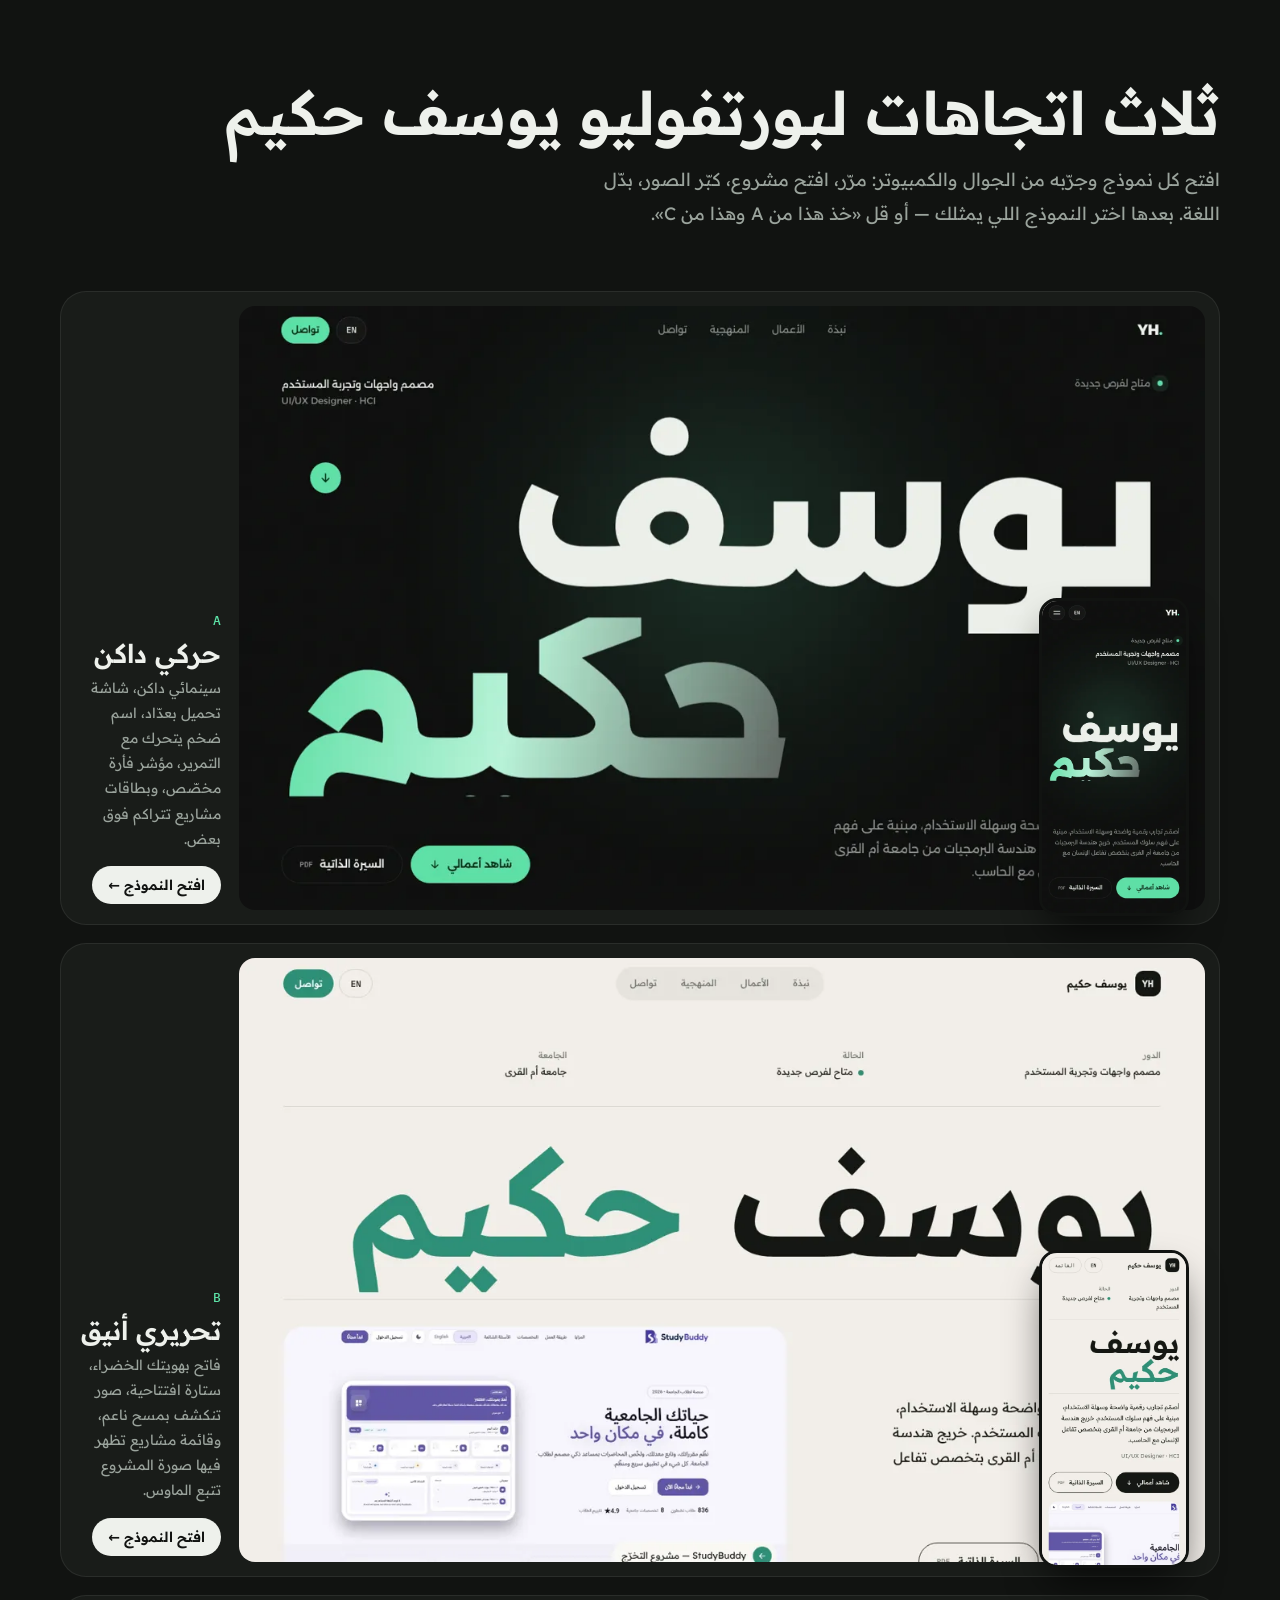
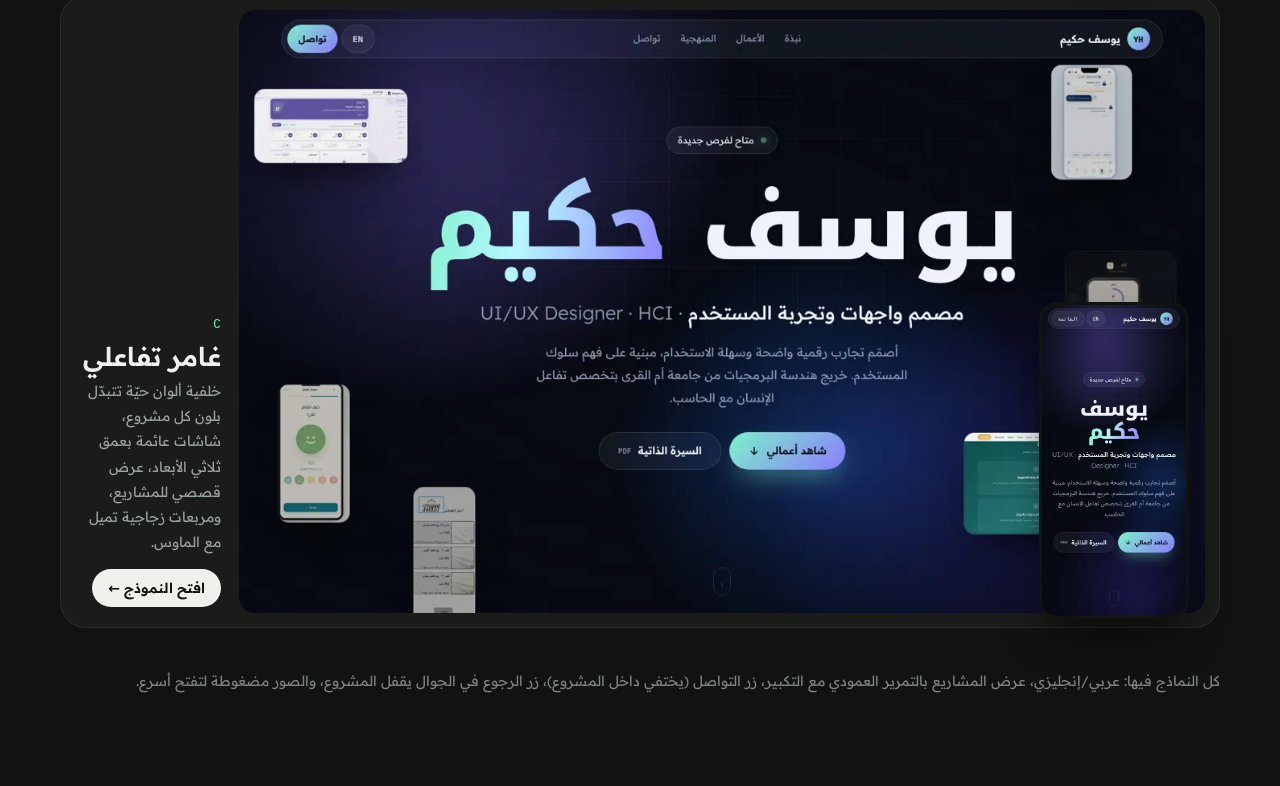
==== concepts/index.html @ bead7b4e "Add three redesign concepts with shared portfolio engine Concepts (Arabic + English, mobile-first, G" ====
<!doctype html>
<html lang="ar" dir="rtl">
<head>
  <meta charset="utf-8">
  <meta name="viewport" content="width=device-width, initial-scale=1">
  <title>اختر التصميم — يوسف حكيم</title>
  <meta name="robots" content="noindex">
  <meta name="theme-color" content="#111311">
  <link rel="stylesheet" href="../shared/fonts.css">
  <style>
    * { box-sizing: border-box; }
    body { margin: 0; background: #111311; color: #eef1ec; font-family: 'Readex Pro', system-ui, sans-serif; -webkit-font-smoothing: antialiased; }
    .wrap { max-width: 1240px; margin: 0 auto; padding: clamp(32px, 6vw, 80px) clamp(16px, 4vw, 40px); }
    h1 { margin: 0; font-size: clamp(32px, 5vw, 60px); font-weight: 600; line-height: 1.2; }
    .lead { margin: 14px 0 0; color: #9aa39c; font-size: clamp(15px, 1.6vw, 18px); line-height: 1.9; max-width: 60ch; }
    .grid { margin-top: clamp(32px, 5vw, 60px); display: grid; gap: 18px; }
    .card { display: grid; grid-template-columns: minmax(0, 1fr) 150px; gap: 14px; align-items: end; padding: 14px; border-radius: 26px; background: #191c19; border: 1px solid rgba(238,241,236,.08);
      text-decoration: none; color: inherit; transition: border-color .3s, transform .4s cubic-bezier(.22,.61,.36,1); }
    .card:hover { border-color: #5ce1a6; transform: translateY(-4px); }
    .shots { position: relative; }
    .shots img { display: block; width: 100%; height: auto; border-radius: 16px; }
    .phone { position: absolute; inset-inline-start: 16px; bottom: -6px; width: 22%; max-width: 150px; border-radius: 18px !important; border: 3px solid #111311; box-shadow: 0 20px 40px -10px rgba(0,0,0,.7); }
    .info { padding: 6px 4px; }
    .info b { display: block; font: 500 13px 'IBM Plex Mono', monospace; color: #5ce1a6; }
    .info h2 { margin: 8px 0 6px; font-size: 26px; font-weight: 600; }
    .info p { margin: 0; color: #9aa39c; font-size: 14px; line-height: 1.8; }
    .go { display: inline-flex; margin-top: 14px; padding: 10px 16px; border-radius: 999px; background: #eef1ec; color: #111311; font-weight: 600; font-size: 14px; }
    .note { margin-top: 40px; color: #7c847e; font-size: 14px; line-height: 1.9; }
    @media (max-width: 760px) { .card { grid-template-columns: 1fr; } .phone { width: 28%; } }
  </style>
</head>
<body>
  <div class="wrap">
    <h1>ثلاث اتجاهات لبورتفوليو يوسف حكيم</h1>
    <p class="lead">افتح كل نموذج وجرّبه من الجوال والكمبيوتر: مرّر، افتح مشروع، كبّر الصور، بدّل اللغة. بعدها اختر النموذج اللي يمثلك — أو قل «خذ هذا من A وهذا من C».</p>
    <div class="grid">
      <a class="card" href="a/">
        <div class="shots"><img src="thumbs/a-desktop.webp" width="1200" height="750" alt="Concept A"><img class="phone" src="thumbs/a-mobile.webp" width="420" height="909" alt=""></div>
        <div class="info"><b>A</b><h2>حركي داكن</h2><p>سينمائي داكن، شاشة تحميل بعدّاد، اسم ضخم يتحرك مع التمرير، مؤشر فأرة مخصّص، وبطاقات مشاريع تتراكم فوق بعض.</p><span class="go">افتح النموذج ←</span></div>
      </a>
      <a class="card" href="b/">
        <div class="shots"><img src="thumbs/b-desktop.webp" width="1200" height="750" alt="Concept B"><img class="phone" src="thumbs/b-mobile.webp" width="420" height="909" alt=""></div>
        <div class="info"><b>B</b><h2>تحريري أنيق</h2><p>فاتح بهويتك الخضراء، ستارة افتتاحية، صور تنكشف بمسح ناعم، وقائمة مشاريع تظهر فيها صورة المشروع تتبع الماوس.</p><span class="go">افتح النموذج ←</span></div>
      </a>
      <a class="card" href="c/">
        <div class="shots"><img src="thumbs/c-desktop.webp" width="1200" height="750" alt="Concept C"><img class="phone" src="thumbs/c-mobile.webp" width="420" height="909" alt=""></div>
        <div class="info"><b>C</b><h2>غامر تفاعلي</h2><p>خلفية ألوان حيّة تتبدّل بلون كل مشروع، شاشات عائمة بعمق ثلاثي الأبعاد، عرض قصصي للمشاريع، ومربعات زجاجية تميل مع الماوس.</p><span class="go">افتح النموذج ←</span></div>
      </a>
    </div>
    <p class="note">كل النماذج فيها: عربي/إنجليزي، عرض المشاريع بالتمرير العمودي مع التكبير، زر التواصل (يختفي داخل المشروع)، زر الرجوع في الجوال يقفل المشروع، والصور مضغوطة لتفتح أسرع.</p>
  </div>
</body>
</html>
---- shared/fonts.css ----
/* Self-hosted fonts (no external requests). Arabic + Latin subsets per family. */
@font-face { font-family: 'Alexandria'; src: url(../fonts/alexandria-arabic-wght-normal.woff2) format('woff2'); font-weight: 100 900; font-display: swap;
  unicode-range: U+0600-06FF, U+0750-077F, U+0870-088E, U+0890-0891, U+0897-08E1, U+08E3-08FF, U+200C-200E, U+2010-2011, U+204F, U+2E41, U+FB50-FDFF, U+FE70-FE74, U+FE76-FEFC; }
@font-face { font-family: 'Alexandria'; src: url(../fonts/alexandria-latin-wght-normal.woff2) format('woff2'); font-weight: 100 900; font-display: swap;
  unicode-range: U+0000-00FF, U+0131, U+0152-0153, U+02BB-02BC, U+02C6, U+02DA, U+02DC, U+0304, U+0308, U+0329, U+2000-206F, U+20AC, U+2122, U+2191, U+2193, U+2212, U+2215, U+FEFF, U+FFFD; }

@font-face { font-family: 'Readex Pro'; src: url(../fonts/readex-pro-arabic-wght-normal.woff2) format('woff2'); font-weight: 160 700; font-display: swap;
  unicode-range: U+0600-06FF, U+0750-077F, U+0870-088E, U+0890-0891, U+0897-08E1, U+08E3-08FF, U+200C-200E, U+2010-2011, U+204F, U+2E41, U+FB50-FDFF, U+FE70-FE74, U+FE76-FEFC; }
@font-face { font-family: 'Readex Pro'; src: url(../fonts/readex-pro-latin-wght-normal.woff2) format('woff2'); font-weight: 160 700; font-display: swap;
  unicode-range: U+0000-00FF, U+0131, U+0152-0153, U+02BB-02BC, U+02C6, U+02DA, U+02DC, U+0304, U+0308, U+0329, U+2000-206F, U+20AC, U+2122, U+2191, U+2193, U+2212, U+2215, U+FEFF, U+FFFD; }

@font-face { font-family: 'Noto Kufi Arabic'; src: url(../fonts/noto-kufi-arabic-arabic-wght-normal.woff2) format('woff2'); font-weight: 100 900; font-display: swap;
  unicode-range: U+0600-06FF, U+0750-077F, U+0870-088E, U+0890-0891, U+0897-08E1, U+08E3-08FF, U+200C-200E, U+2010-2011, U+204F, U+2E41, U+FB50-FDFF, U+FE70-FE74, U+FE76-FEFC; }
@font-face { font-family: 'Noto Kufi Arabic'; src: url(../fonts/noto-kufi-arabic-latin-wght-normal.woff2) format('woff2'); font-weight: 100 900; font-display: swap;
  unicode-range: U+0000-00FF, U+0131, U+0152-0153, U+02BB-02BC, U+02C6, U+02DA, U+02DC, U+0304, U+0308, U+0329, U+2000-206F, U+20AC, U+2122, U+2191, U+2193, U+2212, U+2215, U+FEFF, U+FFFD; }

@font-face { font-family: 'IBM Plex Mono'; src: url(../fonts/ibm-plex-mono-latin-400-normal.woff2) format('woff2'); font-weight: 400; font-display: swap; }
@font-face { font-family: 'IBM Plex Mono'; src: url(../fonts/ibm-plex-mono-latin-500-normal.woff2) format('woff2'); font-weight: 500; font-display: swap; }
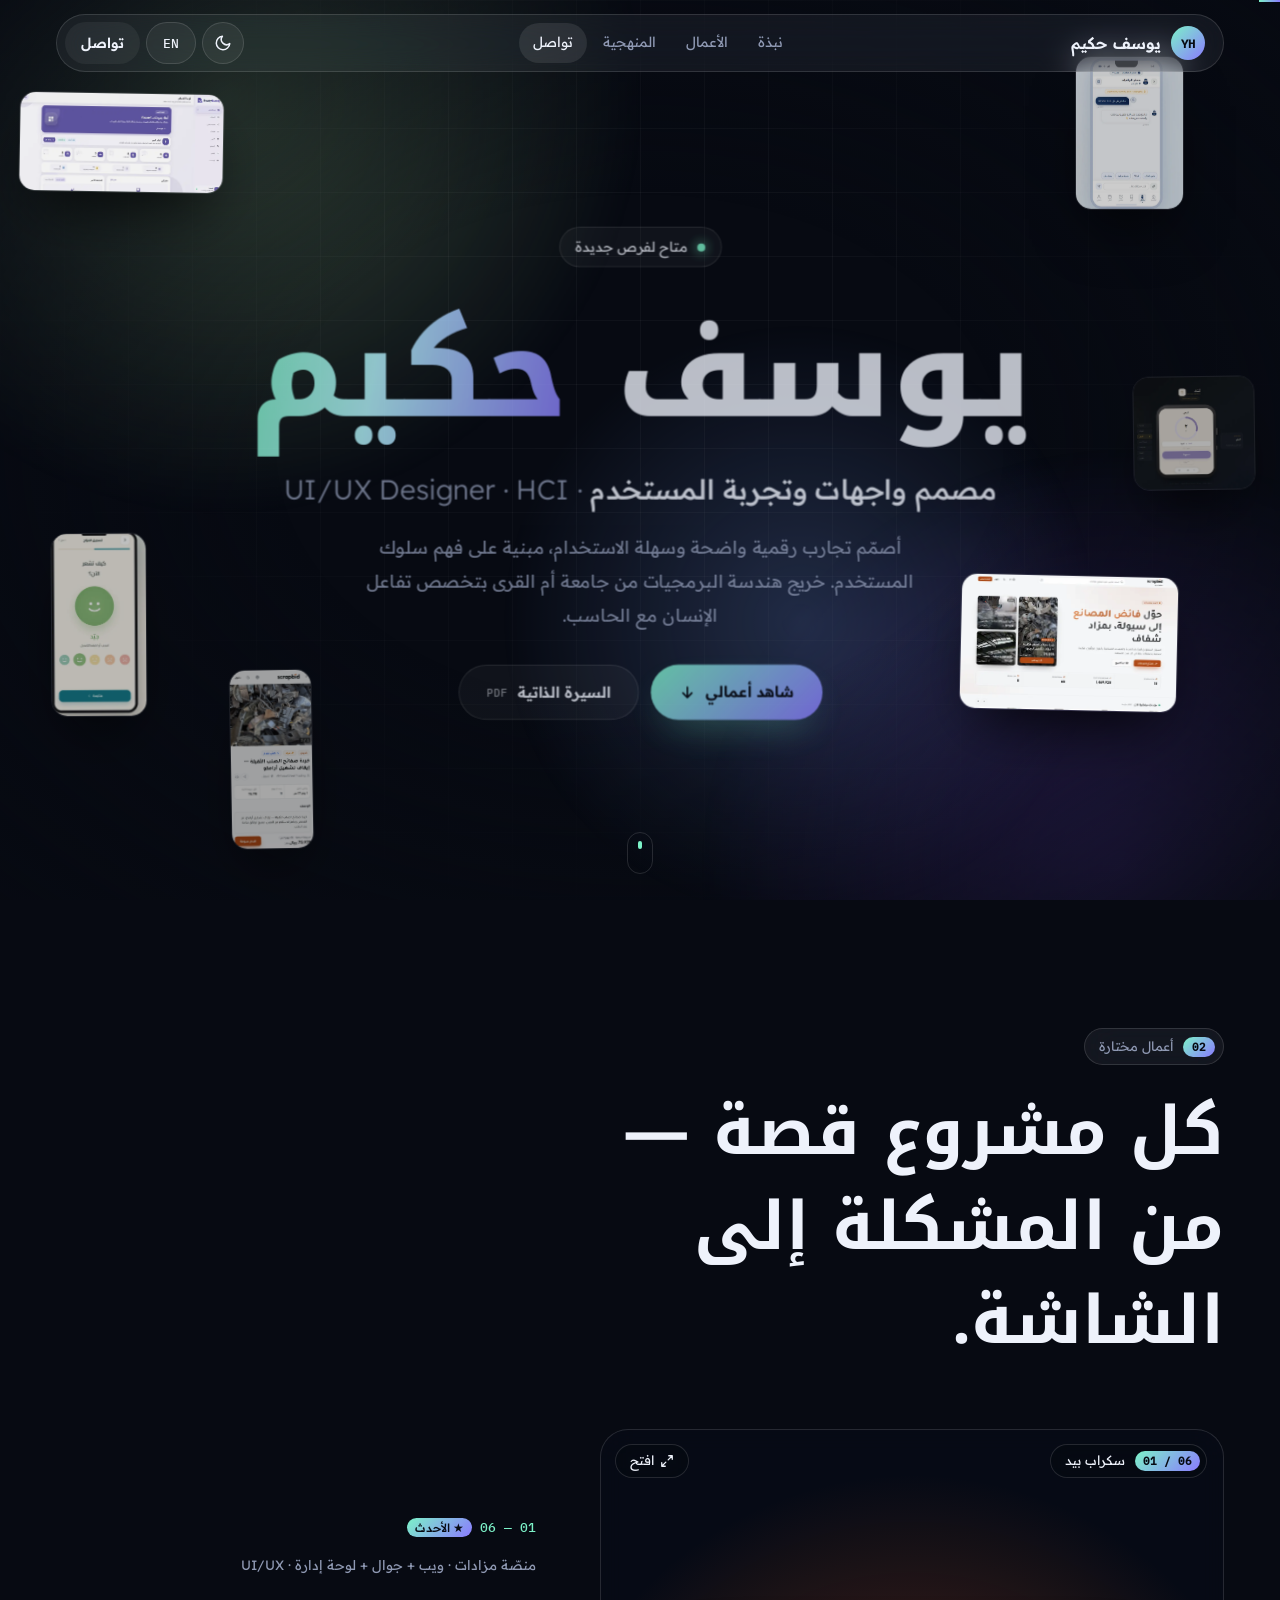
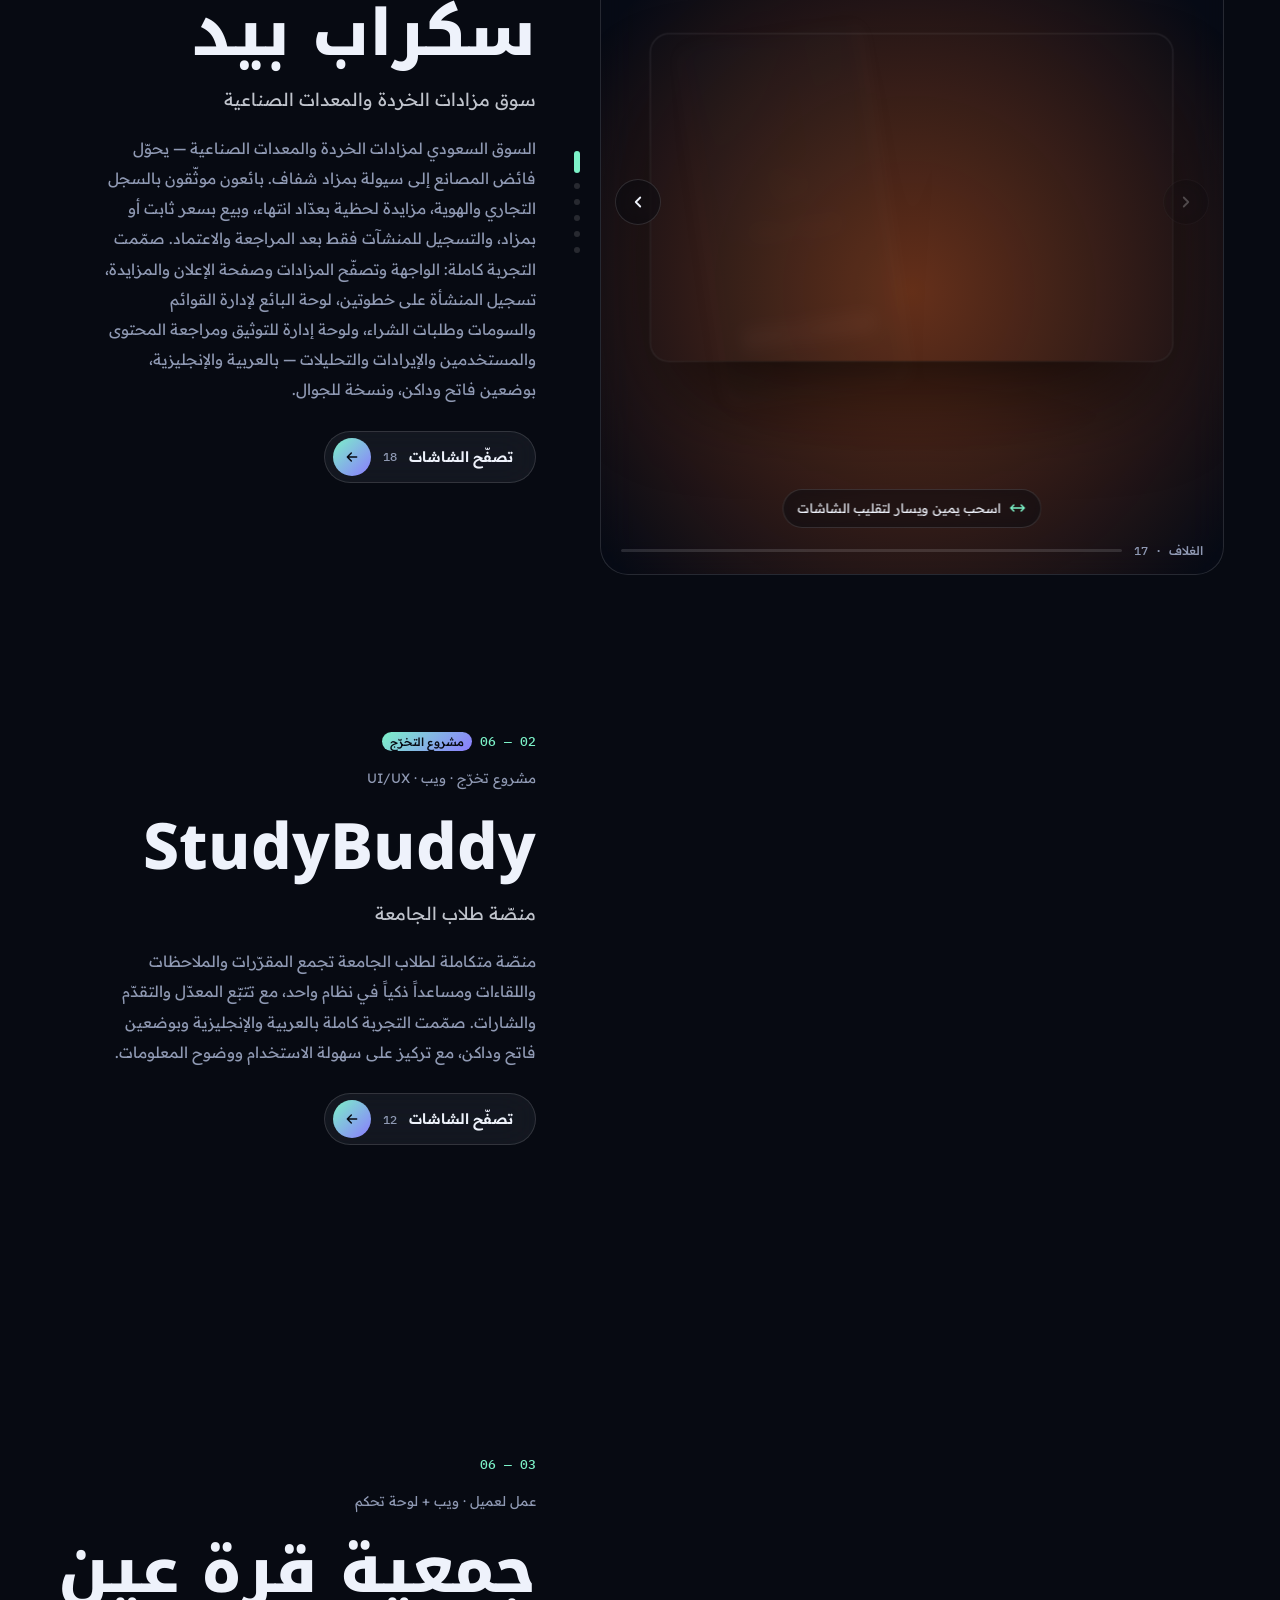
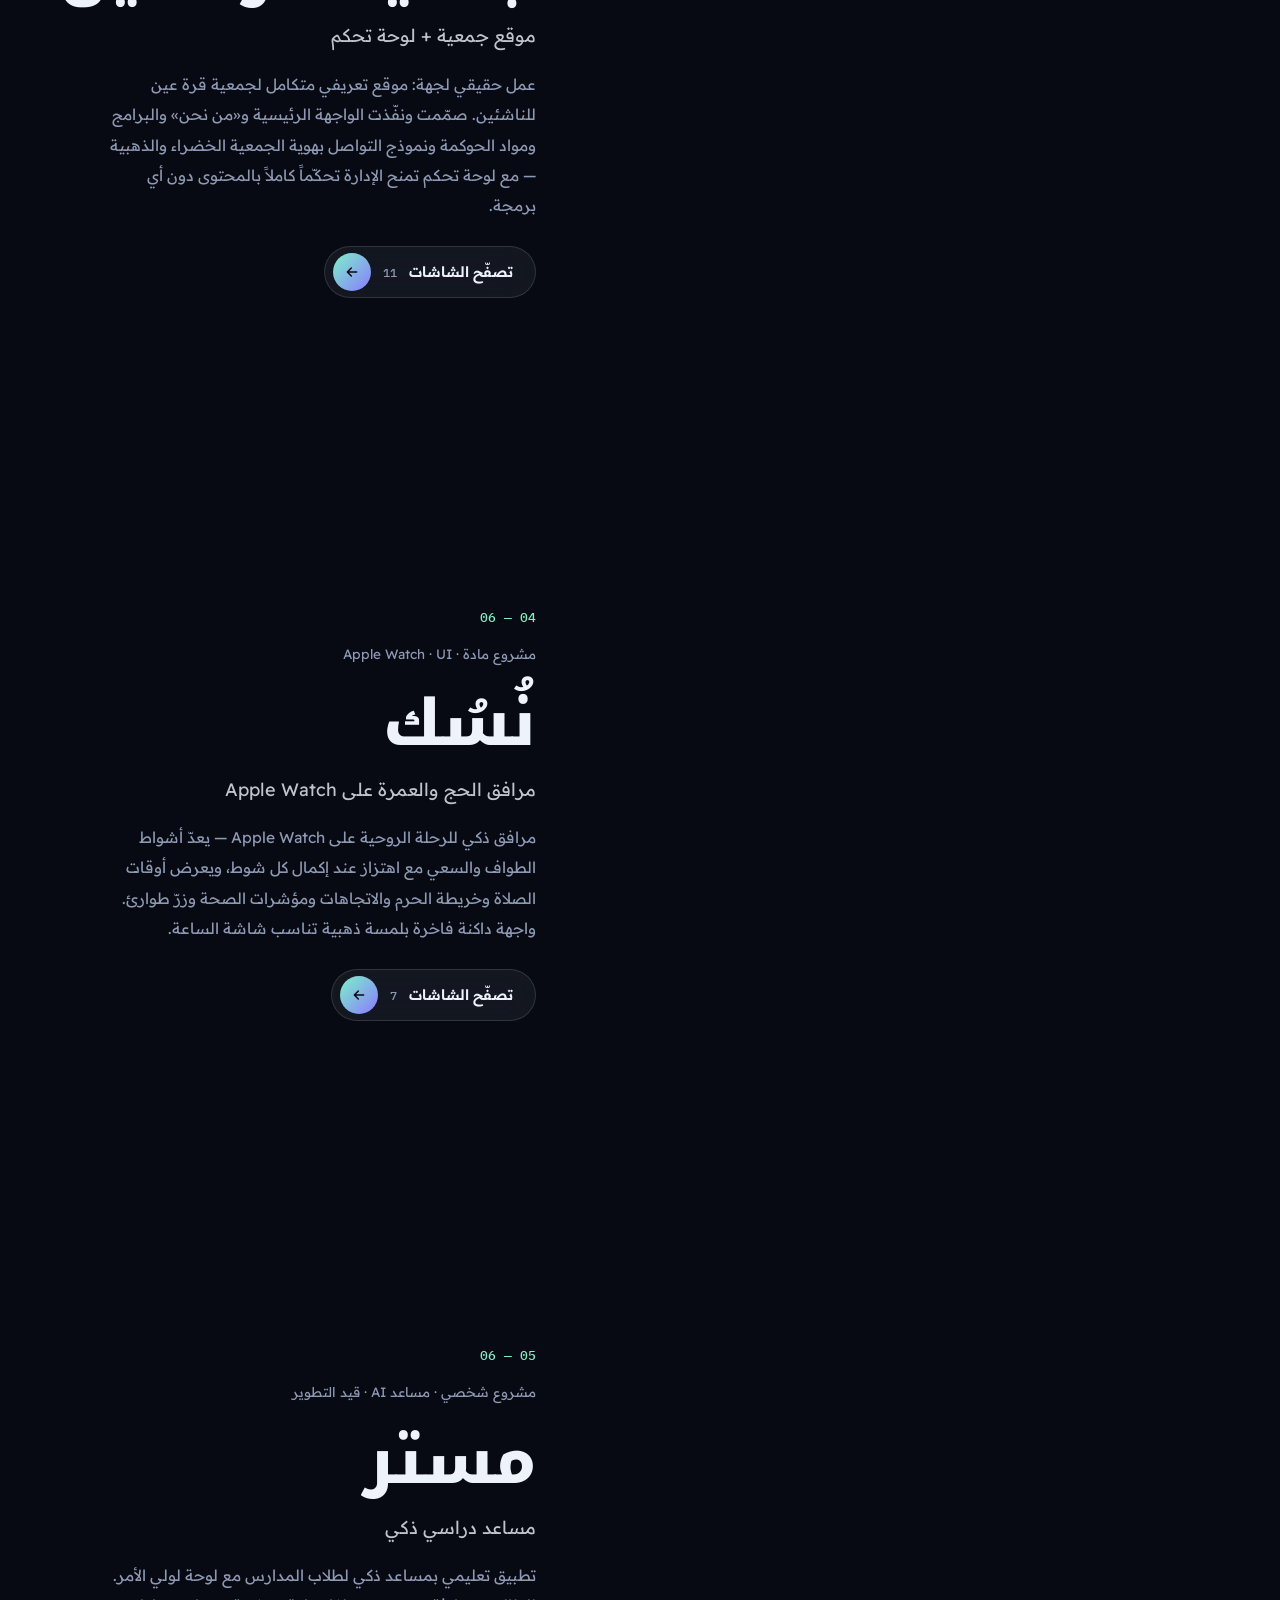
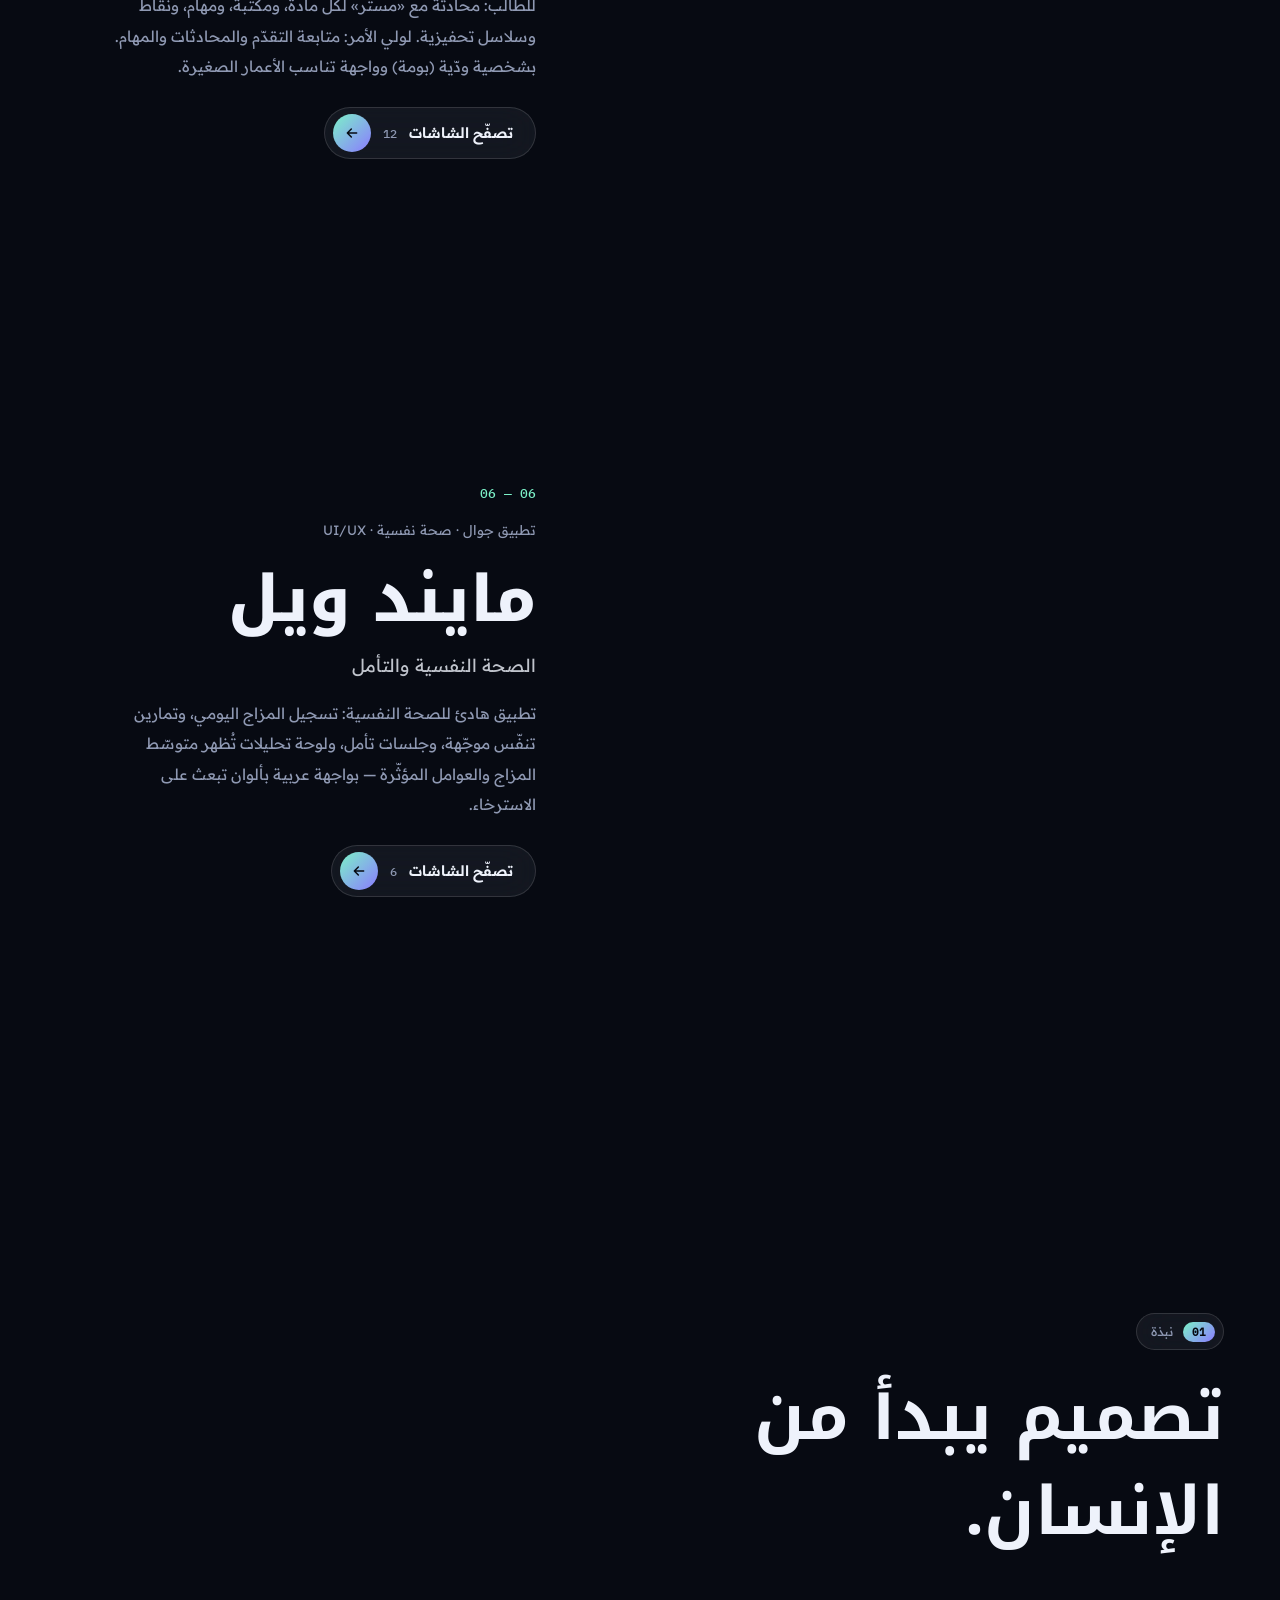
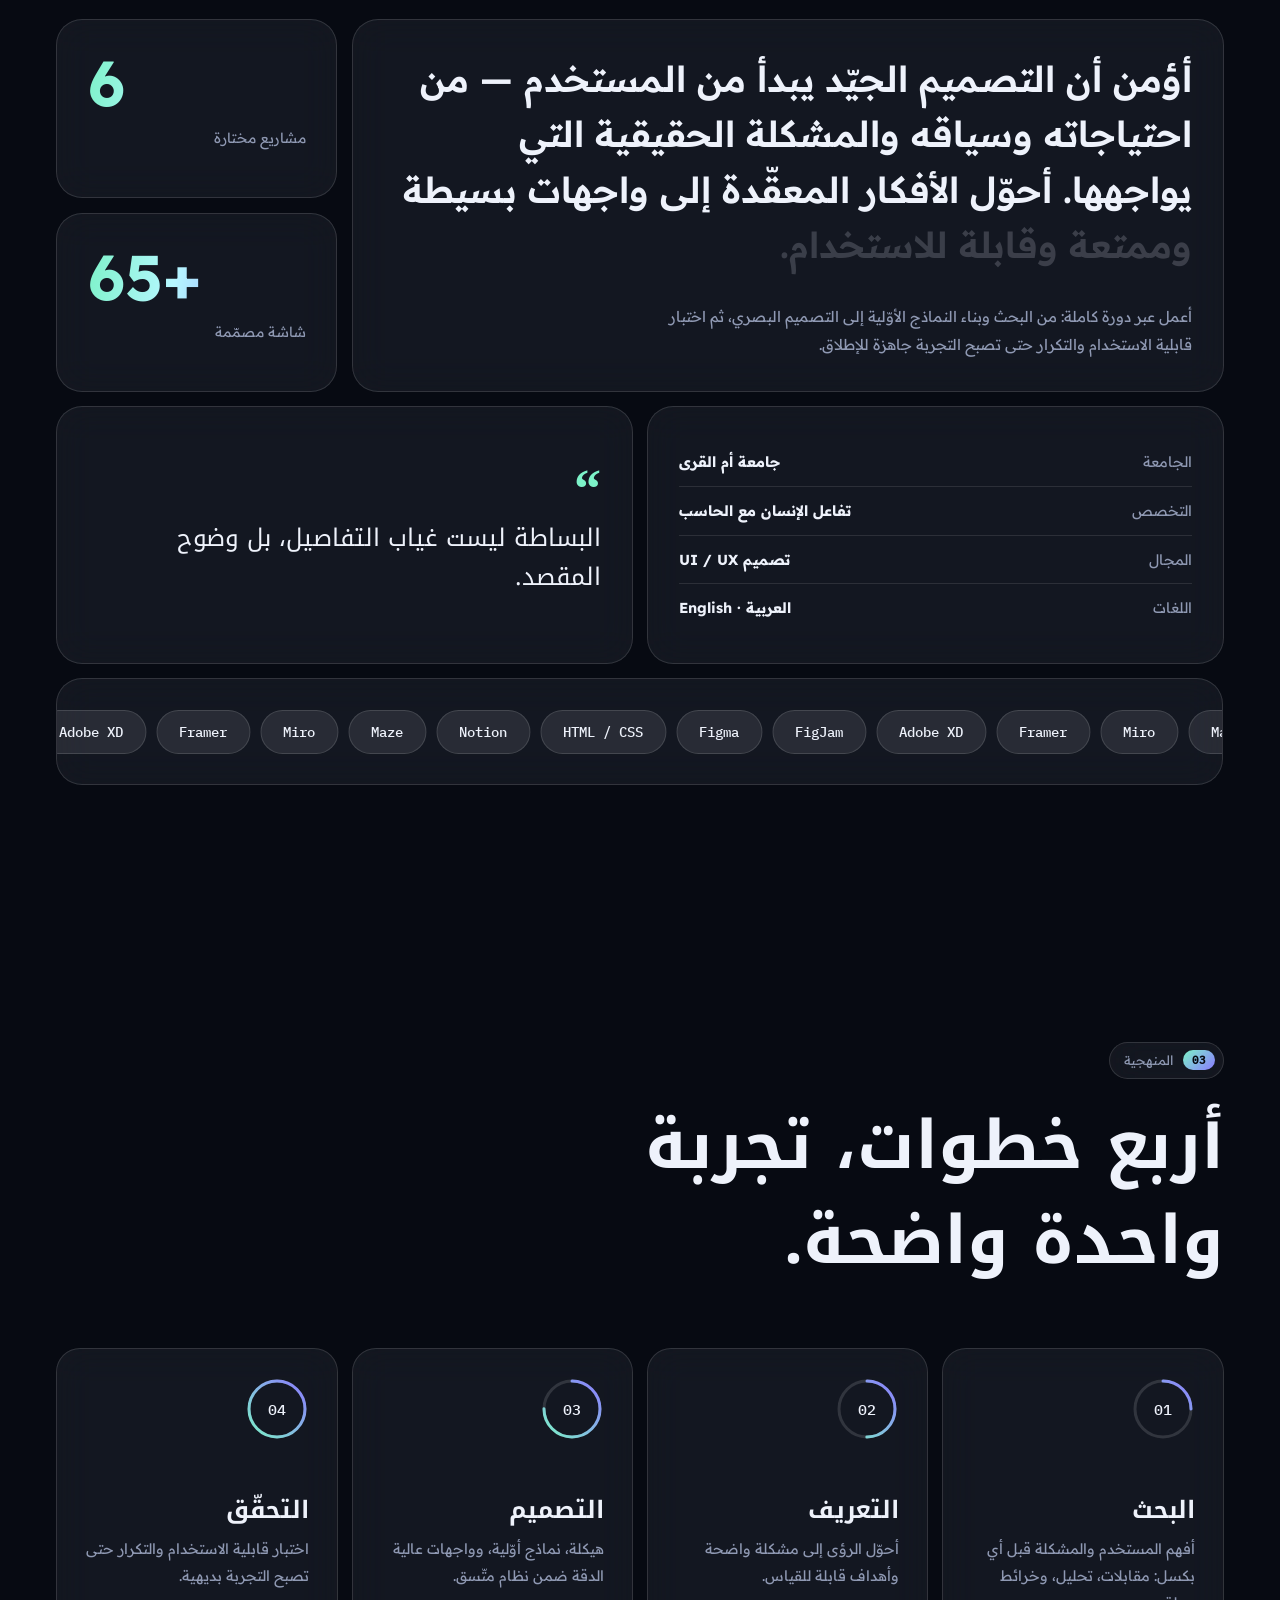
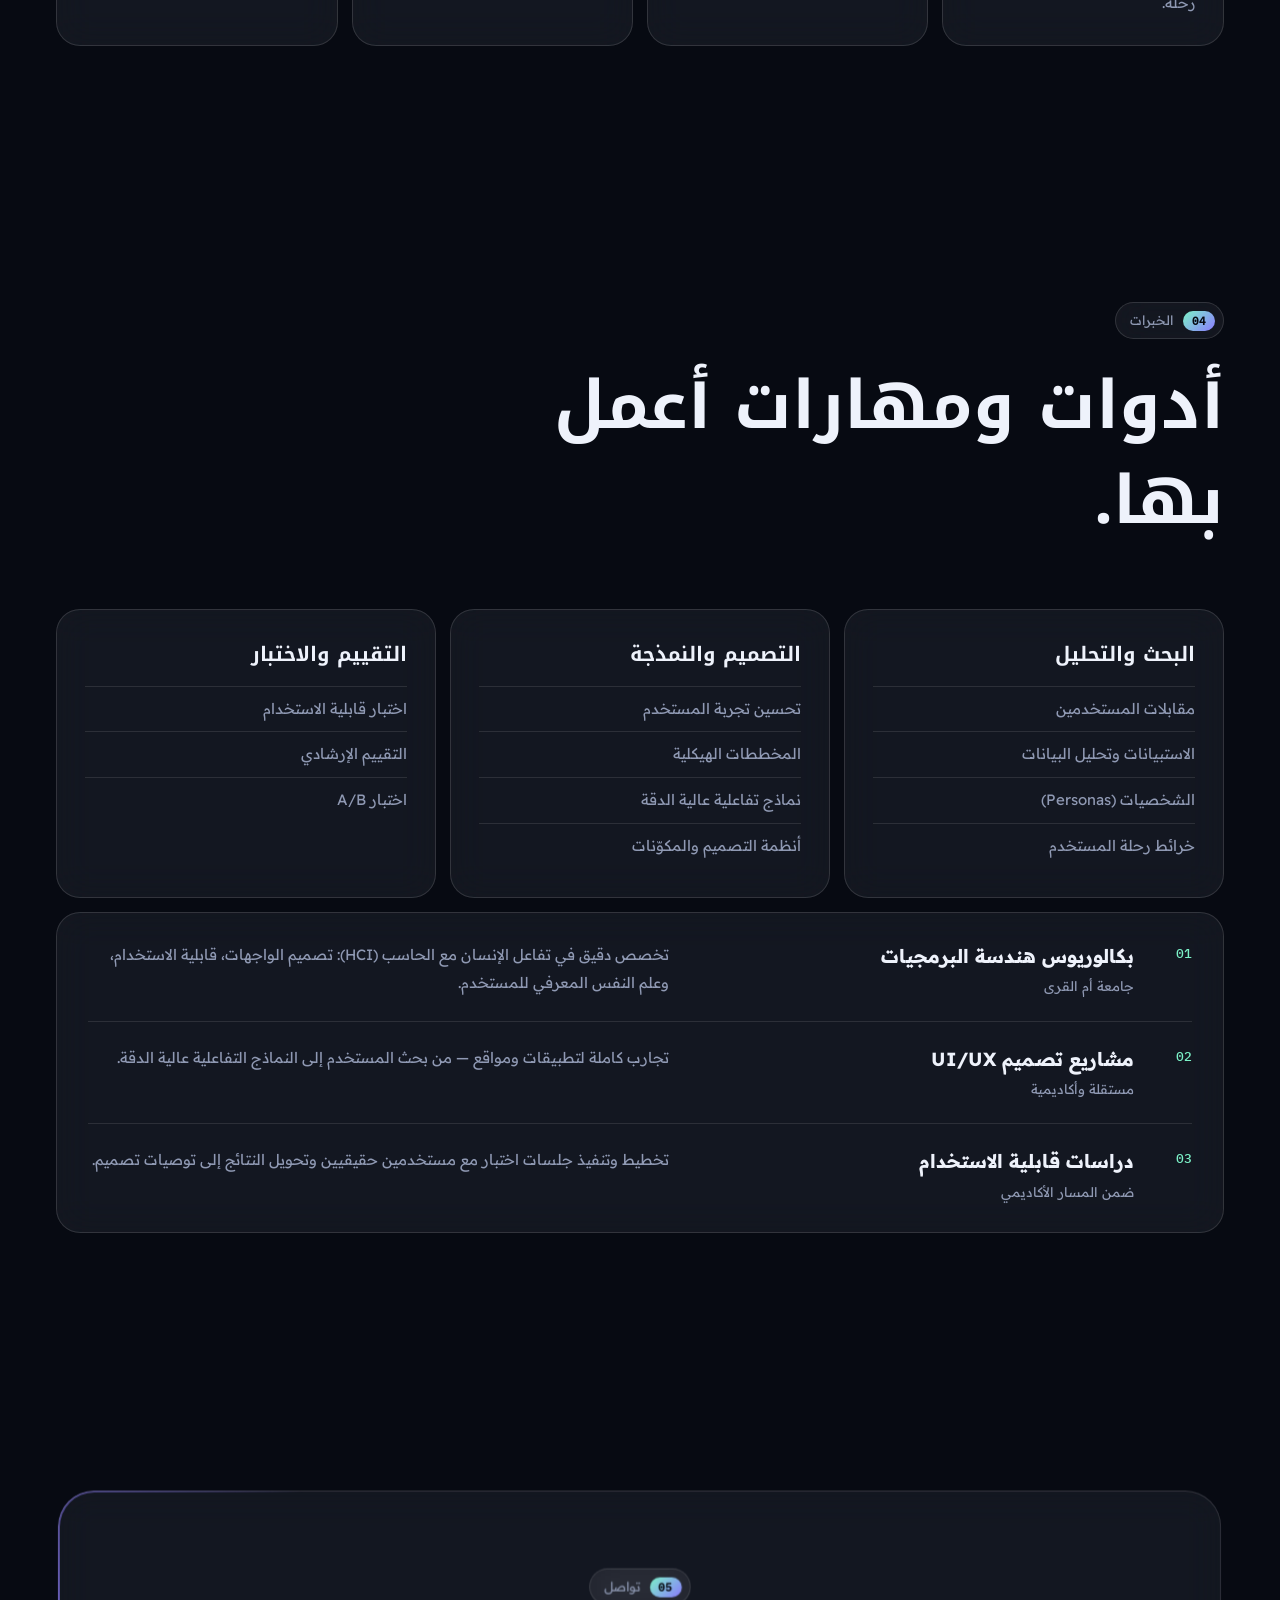
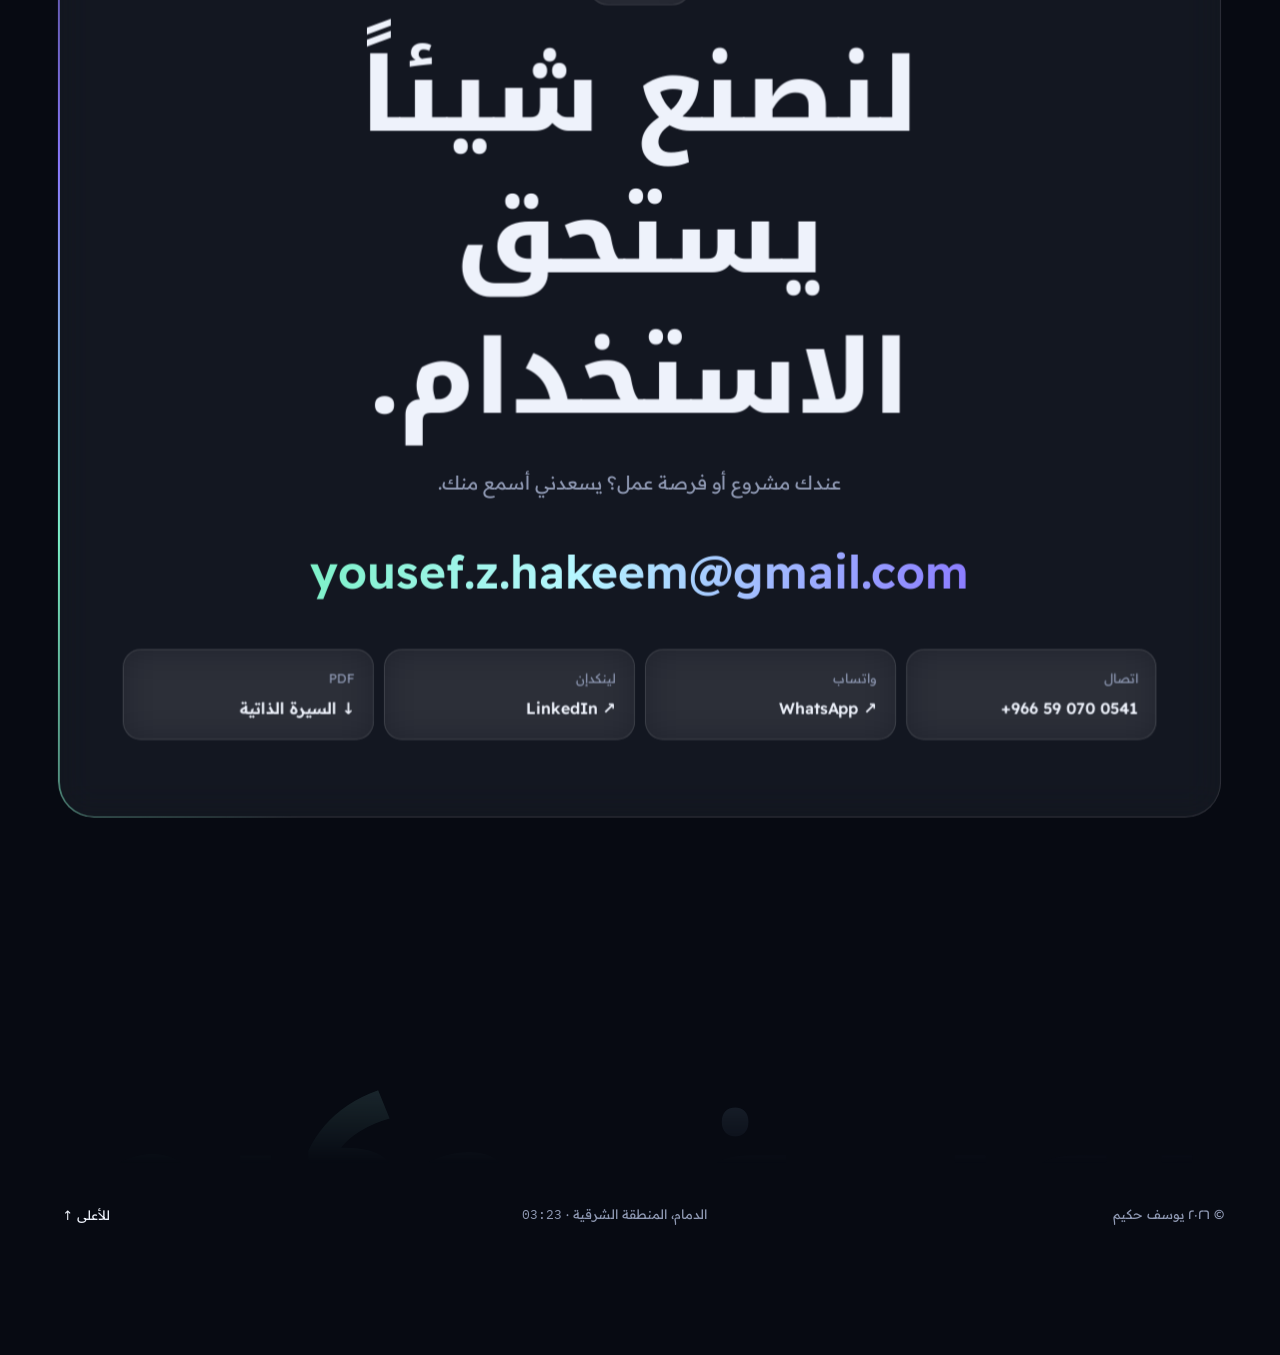
==== commit 71bc52ad: "Make the immersive redesign the official site - The approved design now lives at the root: index.htm" ====
--- a/concepts/index.html
+++ b/concepts/index.html
@@ -1,53 +1,12 @@
 <!doctype html>
-<html lang="ar" dir="rtl">
+<html lang="ar">
 <head>
   <meta charset="utf-8">
-  <meta name="viewport" content="width=device-width, initial-scale=1">
-  <title>اختر التصميم — يوسف حكيم</title>
+  <title>Yousef Hakeem</title>
   <meta name="robots" content="noindex">
-  <meta name="theme-color" content="#111311">
-  <link rel="stylesheet" href="../shared/fonts.css">
-  <style>
-    * { box-sizing: border-box; }
-    body { margin: 0; background: #111311; color: #eef1ec; font-family: 'Readex Pro', system-ui, sans-serif; -webkit-font-smoothing: antialiased; }
-    .wrap { max-width: 1240px; margin: 0 auto; padding: clamp(32px, 6vw, 80px) clamp(16px, 4vw, 40px); }
-    h1 { margin: 0; font-size: clamp(32px, 5vw, 60px); font-weight: 600; line-height: 1.2; }
-    .lead { margin: 14px 0 0; color: #9aa39c; font-size: clamp(15px, 1.6vw, 18px); line-height: 1.9; max-width: 60ch; }
-    .grid { margin-top: clamp(32px, 5vw, 60px); display: grid; gap: 18px; }
-    .card { display: grid; grid-template-columns: minmax(0, 1fr) 150px; gap: 14px; align-items: end; padding: 14px; border-radius: 26px; background: #191c19; border: 1px solid rgba(238,241,236,.08);
-      text-decoration: none; color: inherit; transition: border-color .3s, transform .4s cubic-bezier(.22,.61,.36,1); }
-    .card:hover { border-color: #5ce1a6; transform: translateY(-4px); }
-    .shots { position: relative; }
-    .shots img { display: block; width: 100%; height: auto; border-radius: 16px; }
-    .phone { position: absolute; inset-inline-start: 16px; bottom: -6px; width: 22%; max-width: 150px; border-radius: 18px !important; border: 3px solid #111311; box-shadow: 0 20px 40px -10px rgba(0,0,0,.7); }
-    .info { padding: 6px 4px; }
-    .info b { display: block; font: 500 13px 'IBM Plex Mono', monospace; color: #5ce1a6; }
-    .info h2 { margin: 8px 0 6px; font-size: 26px; font-weight: 600; }
-    .info p { margin: 0; color: #9aa39c; font-size: 14px; line-height: 1.8; }
-    .go { display: inline-flex; margin-top: 14px; padding: 10px 16px; border-radius: 999px; background: #eef1ec; color: #111311; font-weight: 600; font-size: 14px; }
-    .note { margin-top: 40px; color: #7c847e; font-size: 14px; line-height: 1.9; }
-    @media (max-width: 760px) { .card { grid-template-columns: 1fr; } .phone { width: 28%; } }
-  </style>
+  <link rel="canonical" href="https://yousef-hakeem.github.io/">
+  <meta http-equiv="refresh" content="0; url=/">
+  <script>location.replace('/' + location.hash);</script>
 </head>
-<body>
-  <div class="wrap">
-    <h1>ثلاث اتجاهات لبورتفوليو يوسف حكيم</h1>
-    <p class="lead">افتح كل نموذج وجرّبه من الجوال والكمبيوتر: مرّر، افتح مشروع، كبّر الصور، بدّل اللغة. بعدها اختر النموذج اللي يمثلك — أو قل «خذ هذا من A وهذا من C».</p>
-    <div class="grid">
-      <a class="card" href="a/">
-        <div class="shots"><img src="thumbs/a-desktop.webp" width="1200" height="750" alt="Concept A"><img class="phone" src="thumbs/a-mobile.webp" width="420" height="909" alt=""></div>
-        <div class="info"><b>A</b><h2>حركي داكن</h2><p>سينمائي داكن، شاشة تحميل بعدّاد، اسم ضخم يتحرك مع التمرير، مؤشر فأرة مخصّص، وبطاقات مشاريع تتراكم فوق بعض.</p><span class="go">افتح النموذج ←</span></div>
-      </a>
-      <a class="card" href="b/">
-        <div class="shots"><img src="thumbs/b-desktop.webp" width="1200" height="750" alt="Concept B"><img class="phone" src="thumbs/b-mobile.webp" width="420" height="909" alt=""></div>
-        <div class="info"><b>B</b><h2>تحريري أنيق</h2><p>فاتح بهويتك الخضراء، ستارة افتتاحية، صور تنكشف بمسح ناعم، وقائمة مشاريع تظهر فيها صورة المشروع تتبع الماوس.</p><span class="go">افتح النموذج ←</span></div>
-      </a>
-      <a class="card" href="c/">
-        <div class="shots"><img src="thumbs/c-desktop.webp" width="1200" height="750" alt="Concept C"><img class="phone" src="thumbs/c-mobile.webp" width="420" height="909" alt=""></div>
-        <div class="info"><b>C</b><h2>غامر تفاعلي</h2><p>خلفية ألوان حيّة تتبدّل بلون كل مشروع، شاشات عائمة بعمق ثلاثي الأبعاد، عرض قصصي للمشاريع، ومربعات زجاجية تميل مع الماوس.</p><span class="go">افتح النموذج ←</span></div>
-      </a>
-    </div>
-    <p class="note">كل النماذج فيها: عربي/إنجليزي، عرض المشاريع بالتمرير العمودي مع التكبير، زر التواصل (يختفي داخل المشروع)، زر الرجوع في الجوال يقفل المشروع، والصور مضغوطة لتفتح أسرع.</p>
-  </div>
-</body>
+<body><a href="/">yousef-hakeem.github.io</a></body>
 </html>
